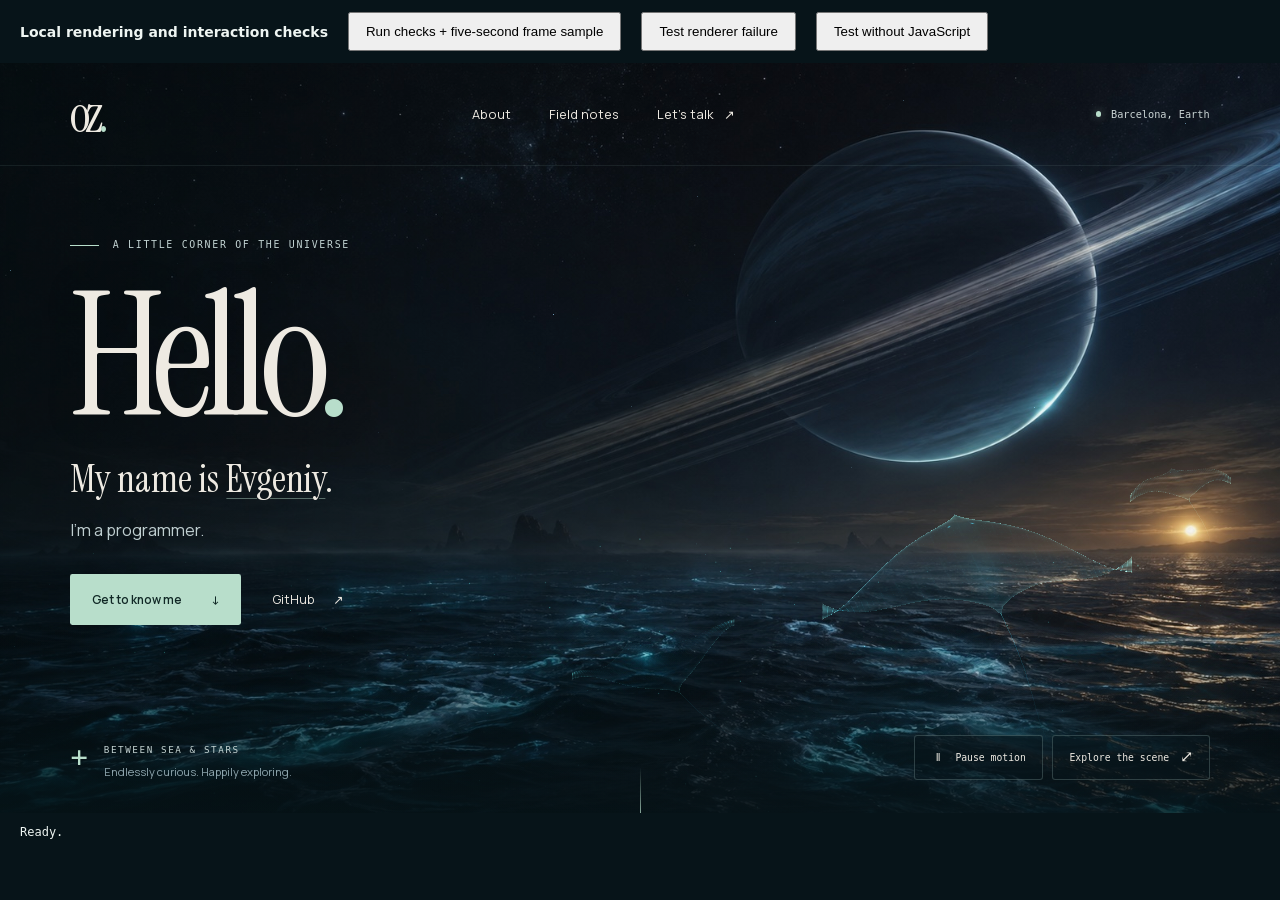
==== tests/browser-check.html @ 3895e86e "Update" ====
<!DOCTYPE html>
<html lang="en">
<head>
  <meta charset="utf-8">
  <meta name="viewport" content="width=device-width,initial-scale=1">
  <title>Local browser checks — OZ</title>
  <style>
    body { margin:0; background:#071419; color:#eef5f2; font:14px system-ui; }
    header { display:flex; align-items:center; gap:20px; padding:12px 20px; flex-wrap:wrap; }
    button { padding:10px 16px; cursor:pointer; }
    iframe { display:block; border:0; width:100%; height:calc(100vh - 150px); }
    output { display:block; white-space:pre-wrap; font:12px monospace; padding:12px 20px; }
  </style>
</head>
<body>
  <header><strong>Local rendering and interaction checks</strong><button id="run" disabled>Run checks + five-second frame sample</button><button id="fallback" disabled>Test renderer failure</button><button id="no-js">Test without JavaScript</button></header>
  <iframe src="../" title="Bio page under test"></iframe>
  <output id="results" aria-live="polite">Loading the page…</output>
  <script type="module">
    const frame = document.querySelector('iframe');
    const run = document.querySelector('#run');
    const fallback = document.querySelector('#fallback');
    const output = document.querySelector('#results');
    let noJavaScript = false;
    frame.addEventListener('load', () => {
      run.disabled = noJavaScript;
      fallback.disabled = noJavaScript;
      if (!noJavaScript) { output.textContent = 'Ready.'; return; }
      const document = frame.contentDocument;
      const passed = document.querySelector('#scene').dataset.renderer === 'still'
        && document.querySelector('#scene img').complete
        && document.querySelector('#explore-scene').hidden
        && document.querySelector('[data-email]').hidden
        && document.body.textContent.includes('oz [at] jamm [dot] dev')
        && document.querySelector('#about').getBoundingClientRect().height > 0;
      output.textContent = passed ? 'PASS: JavaScript disabled by iframe sandbox. Poster, biography, native story, and readable email fallback remain. Reload this check page to restore scripting.' : 'FAIL: the no-JavaScript fallback is incomplete.';
    });
    document.querySelector('#no-js').addEventListener('click', () => {
      noJavaScript = true;
      frame.setAttribute('sandbox', 'allow-same-origin');
      frame.src = '../?javascript=disabled';
      output.textContent = 'Loading with JavaScript disabled…';
    });
    const nextFrame = () => new Promise(resolve => frame.contentWindow.requestAnimationFrame(resolve));
    const check = (value, message) => { if (!value) throw new Error(message); };
    run.addEventListener('click', async () => {
      run.disabled = true;
      fallback.disabled = true;
      const document = frame.contentDocument;
      const window = frame.contentWindow;
      const scene = document.querySelector('#scene');
      const motionButton = document.querySelector('[data-motion-toggle]');
      const initiallyPaused = motionButton.getAttribute('data-paused') === 'true';
      const status = [];
      try {
        if (initiallyPaused) motionButton.click();
        const starting = performance.now();
        while (scene.dataset.renderer !== 'worker' && performance.now() - starting < 15000) await nextFrame();
        check(scene.dataset.renderer === 'worker', 'Worker renderer did not become ready.');
        check(document.documentElement.scrollWidth <= window.innerWidth, 'Horizontal overflow.');
        status.push('PASS: worker rendering; no horizontal overflow.');
        const toggle = document.querySelector('[data-motion-toggle]');
        if (toggle.getAttribute('data-paused') !== 'true') toggle.click();
        check(scene.dataset.motion === 'paused', 'Pause control failed.');
        document.querySelector('#explore-scene').click();
        check(document.querySelector('#scene-dialog').open, 'Scene dialog did not open.');
        check(document.activeElement.id === 'close-scene', 'Modal focus did not reach the close button.');
        check(document.querySelector('.scene-instruction').textContent.includes('Motion paused.'), 'Paused scene still invites pointer movement.');
        document.querySelector('#close-scene').click();
        await nextFrame();
        check(!document.querySelector('#scene-dialog').open, 'Scene dialog did not close.');
        check(document.activeElement.id === 'explore-scene', 'Focus was not returned.');
        status.push('PASS: pause, dialog, and focus restoration.');
        const story = document.querySelector('[data-test-id="story"]');
        story.querySelector('summary').click();
        check(story.open && story.textContent.includes('three hours of computer access'), 'Story did not open.');
        story.querySelector('summary').click();
        const email = document.querySelector('[data-test-id="contact-email"]');
        if (email.tagName === 'BUTTON') email.click();
        check(document.querySelector('[data-test-id="contact-email"]').getAttribute('href') === 'mailto:oz@jamm.dev', 'Email reveal failed.');
        check(document.querySelector('[data-test-id="rust-talk"]').src.endsWith('/embed/pYflrrJu9PI'), 'YouTube video changed.');
        status.push('PASS: story, email, and original YouTube video.');
        if (toggle.getAttribute('data-paused') === 'true') toggle.click();
        document.querySelector('#contact').scrollIntoView({behavior:'instant'});
        for (let count = 0; count < 5; count += 1) await nextFrame();
        check(scene.dataset.motion === 'paused', 'Rendering continued away from the hero.');
        document.querySelector('#top').scrollIntoView({behavior:'instant'});
        for (let count = 0; count < 5; count += 1) await nextFrame();
        check(scene.dataset.motion === 'playing', 'Rendering did not resume at the hero.');
        status.push('PASS: scene stops while reading and resumes at the top.');
        document.querySelector('#explore-scene').click();
        output.textContent = status.join('\n') + '\nSampling main-thread frame timing with pointer movement for five seconds…';
        const longTasks = [];
        let observer;
        if (window.PerformanceObserver.supportedEntryTypes.includes('longtask')) {
          observer = new window.PerformanceObserver(list => { longTasks.push(...list.getEntries().map(entry => entry.duration)); });
          observer.observe({type:'longtask'});
        }
        const samples = [];
        const sampleStart = await nextFrame();
        let previous = sampleStart;
        while (previous - sampleStart < 5000) {
          const now = await nextFrame();
          document.querySelector('#scene-dialog').dispatchEvent(new window.PointerEvent('pointermove', {
            bubbles: true,
            pointerType: 'mouse',
            clientX: window.innerWidth * (0.5 + Math.sin((now - sampleStart) / 500) * 0.4),
            clientY: window.innerHeight * (0.5 + Math.cos((now - sampleStart) / 700) * 0.35),
          }));
          samples.push(now - previous);
          previous = now;
        }
        observer?.disconnect();
        const sorted = samples.toSorted((a,b) => a-b);
        const p95 = sorted[Math.floor(sorted.length * .95)];
        status.push(`Main thread: ${samples.length} frames / ${(previous-sampleStart).toFixed(0)} ms; p95 interval ${p95.toFixed(1)} ms; ${longTasks.length} long tasks.`);
        status.push(`Viewport: ${window.innerWidth} × ${window.innerHeight}. Drawing buffer: ${document.querySelector('canvas').width} × ${document.querySelector('canvas').height}.`);
        output.textContent = status.join('\n');
      } catch (error) { output.textContent = status.join('\n') + '\nFAIL: ' + error.message; }
      finally {
        document.querySelector('#scene-dialog').close();
        if ((motionButton.getAttribute('data-paused') === 'true') !== initiallyPaused) motionButton.click();
        run.disabled = false;
        fallback.disabled = false;
      }
    });
    fallback.addEventListener('click', async () => {
      const document = frame.contentDocument;
      const scene = document.querySelector('#scene');
      const module = await fetch('../js/scene-worker.js').then(response => response.text());
      if (!module.includes("type: 'unavailable'")) { output.textContent = 'FAIL: renderer has no failure signal.'; return; }
      // A separate canvas exercises the same worker's initialization-failure path.
      const canvas = document.createElement('canvas');
      canvas.width = 16; canvas.height = 16;
      const offscreen = canvas.transferControlToOffscreen();
      const source = `OffscreenCanvas.prototype.getContext = () => null; await import(${JSON.stringify(new URL('../js/scene-worker.js', location.href).href)}); postMessage({type:'harness-ready'});`;
      const workerUrl = URL.createObjectURL(new Blob([source], {type:'text/javascript'}));
      const worker = new Worker(workerUrl, {type:'module'});
      worker.addEventListener('message', event => {
        if (event.data.type === 'harness-ready') {
          worker.postMessage({type:'init',canvas:offscreen,viewport:{width:16,height:16,pixelRatio:1,compact:true},running:false,imageUrl:new URL('../assets/pelagic-orbit-mobile.jpg',location.href).href},[offscreen]);
          return;
        }
        output.textContent = event.data.type === 'unavailable' ? 'PASS: worker reports unavailable when WebGL cannot start; the poster remains a separate loaded image.\nPoster complete: ' + scene.querySelector('img').complete : 'FAIL: unexpected renderer response.';
        worker.terminate(); URL.revokeObjectURL(workerUrl);
      });
    });
  </script>
</body>
</html>
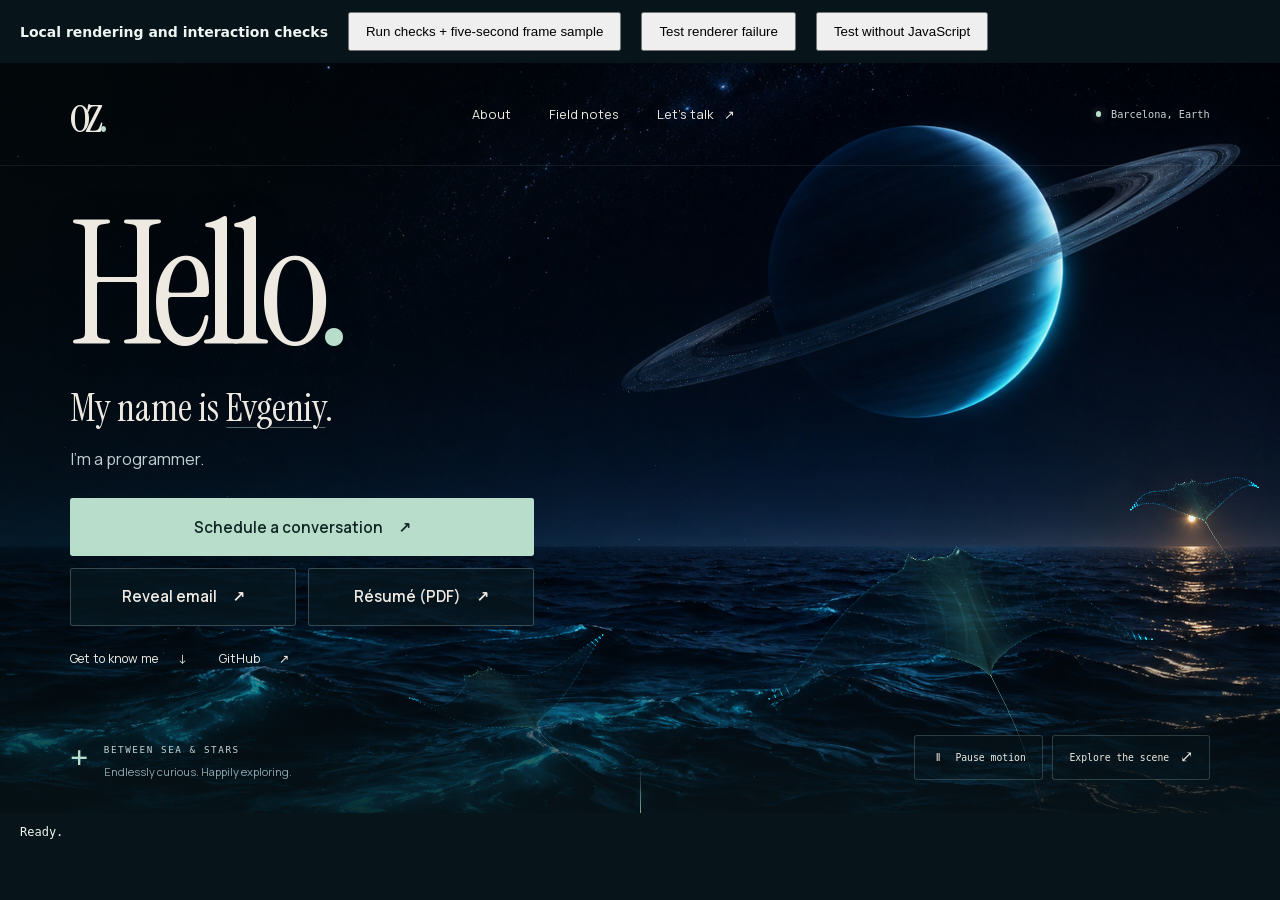
==== commit ec7d2a3b: "before three.js" ====
--- a/tests/browser-check.html
+++ b/tests/browser-check.html
@@ -55,8 +55,9 @@
       try {
         if (initiallyPaused) motionButton.click();
         const starting = performance.now();
-        while (scene.dataset.renderer !== 'worker' && performance.now() - starting < 15000) await nextFrame();
+        while ((scene.dataset.renderer !== 'worker' || scene.dataset.ship !== 'ready') && performance.now() - starting < 15000) await nextFrame();
         check(scene.dataset.renderer === 'worker', 'Worker renderer did not become ready.');
+        check(scene.dataset.ship === 'ready', 'The spacecraft texture did not load.');
         check(document.documentElement.scrollWidth <= window.innerWidth, 'Horizontal overflow.');
         status.push('PASS: worker rendering; no horizontal overflow.');
         const toggle = document.querySelector('[data-motion-toggle]');
@@ -65,11 +66,13 @@
         document.querySelector('#explore-scene').click();
         check(document.querySelector('#scene-dialog').open, 'Scene dialog did not open.');
         check(document.activeElement.id === 'close-scene', 'Modal focus did not reach the close button.');
-        check(document.querySelector('.scene-instruction').textContent.includes('Motion paused.'), 'Paused scene still invites pointer movement.');
+        check(scene.dataset.motion === 'playing', 'Exploration did not override the page pause preference.');
+        check(!document.querySelector('#scene-dialog [data-motion-toggle]'), 'Exploration contains a pause control.');
         document.querySelector('#close-scene').click();
         await nextFrame();
         check(!document.querySelector('#scene-dialog').open, 'Scene dialog did not close.');
         check(document.activeElement.id === 'explore-scene', 'Focus was not returned.');
+        check(scene.dataset.motion === 'paused', 'Leaving exploration did not restore the page pause preference.');
         status.push('PASS: pause, dialog, and focus restoration.');
         const story = document.querySelector('[data-test-id="story"]');
         story.querySelector('summary').click();
@@ -78,6 +81,9 @@
         const email = document.querySelector('[data-test-id="contact-email"]');
         if (email.tagName === 'BUTTON') email.click();
         check(document.querySelector('[data-test-id="contact-email"]').getAttribute('href') === 'mailto:oz@jamm.dev', 'Email reveal failed.');
+        const heroEmail = document.querySelector('[data-test-id="hero-email"]');
+        if (heroEmail.tagName === 'BUTTON') heroEmail.click();
+        check(document.querySelector('[data-test-id="hero-email"]').getAttribute('href') === 'mailto:oz@jamm.dev', 'Hero email reveal failed.');
         check(document.querySelector('[data-test-id="rust-talk"]').src.endsWith('/embed/pYflrrJu9PI'), 'YouTube video changed.');
         status.push('PASS: story, email, and original YouTube video.');
         if (toggle.getAttribute('data-paused') === 'true') toggle.click();
@@ -138,7 +144,7 @@
       const worker = new Worker(workerUrl, {type:'module'});
       worker.addEventListener('message', event => {
         if (event.data.type === 'harness-ready') {
-          worker.postMessage({type:'init',canvas:offscreen,viewport:{width:16,height:16,pixelRatio:1,compact:true},running:false,imageUrl:new URL('../assets/pelagic-orbit-mobile.jpg',location.href).href},[offscreen]);
+          worker.postMessage({type:'init',canvas:offscreen,viewport:{width:16,height:16,pixelRatio:1,compact:true},running:false,imageUrl:new URL('../assets/pelagic-orbit.jpg',location.href).href},[offscreen]);
           return;
         }
         output.textContent = event.data.type === 'unavailable' ? 'PASS: worker reports unavailable when WebGL cannot start; the poster remains a separate loaded image.\nPoster complete: ' + scene.querySelector('img').complete : 'FAIL: unexpected renderer response.';
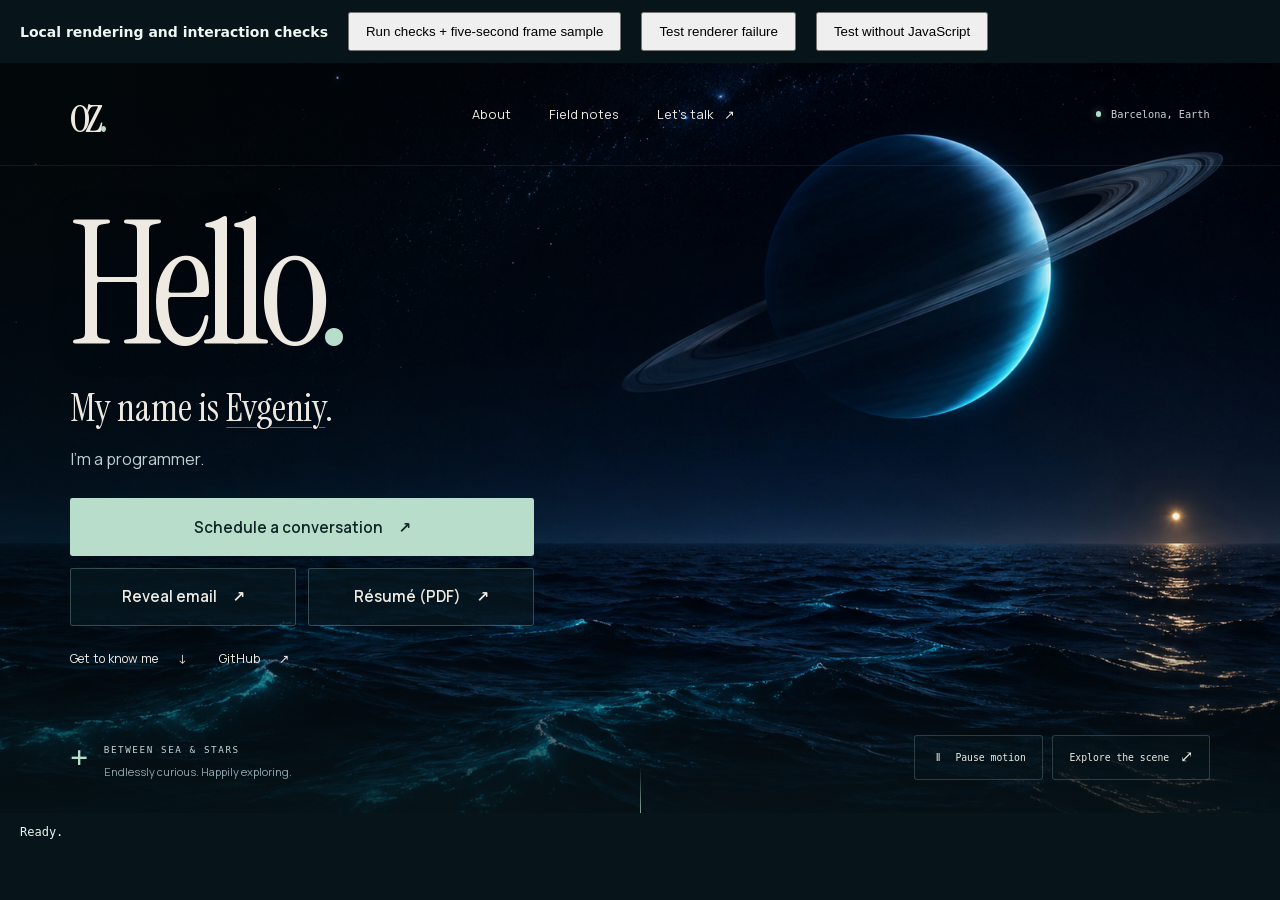
==== commit 1f0acc53: "three.js scene" ====
--- a/tests/browser-check.html
+++ b/tests/browser-check.html
@@ -57,7 +57,7 @@
         const starting = performance.now();
         while ((scene.dataset.renderer !== 'worker' || scene.dataset.ship !== 'ready') && performance.now() - starting < 15000) await nextFrame();
         check(scene.dataset.renderer === 'worker', 'Worker renderer did not become ready.');
-        check(scene.dataset.ship === 'ready', 'The spacecraft texture did not load.');
+        check(scene.dataset.ship === 'ready', 'The spacecraft geometry did not become ready.');
         check(document.documentElement.scrollWidth <= window.innerWidth, 'Horizontal overflow.');
         status.push('PASS: worker rendering; no horizontal overflow.');
         const toggle = document.querySelector('[data-motion-toggle]');
@@ -103,6 +103,7 @@
           observer.observe({type:'longtask'});
         }
         const samples = [];
+        const sceneTimeAtStart = Number(scene.dataset.elapsed || 0);
         const sampleStart = await nextFrame();
         let previous = sampleStart;
         while (previous - sampleStart < 5000) {
@@ -117,10 +118,12 @@
           previous = now;
         }
         observer?.disconnect();
+        check(Number(scene.dataset.elapsed) > sceneTimeAtStart, 'The scene animation clock did not advance during exploration.');
         const sorted = samples.toSorted((a,b) => a-b);
         const p95 = sorted[Math.floor(sorted.length * .95)];
         status.push(`Main thread: ${samples.length} frames / ${(previous-sampleStart).toFixed(0)} ms; p95 interval ${p95.toFixed(1)} ms; ${longTasks.length} long tasks.`);
-        status.push(`Viewport: ${window.innerWidth} × ${window.innerHeight}. Drawing buffer: ${document.querySelector('canvas').width} × ${document.querySelector('canvas').height}.`);
+        status.push(`Scene worker: ${scene.dataset.fps} fps; ${scene.dataset.cpuMs} ms CPU per frame; ${scene.dataset.drawCalls} draw calls; ${scene.dataset.triangles} triangles.`);
+        status.push(`Viewport: ${window.innerWidth} × ${window.innerHeight}. Drawing buffer: ${scene.dataset.resolution}. Quality: ${scene.dataset.quality}. MSAA: ${scene.dataset.antialias}×.`);
         output.textContent = status.join('\n');
       } catch (error) { output.textContent = status.join('\n') + '\nFAIL: ' + error.message; }
       finally {
